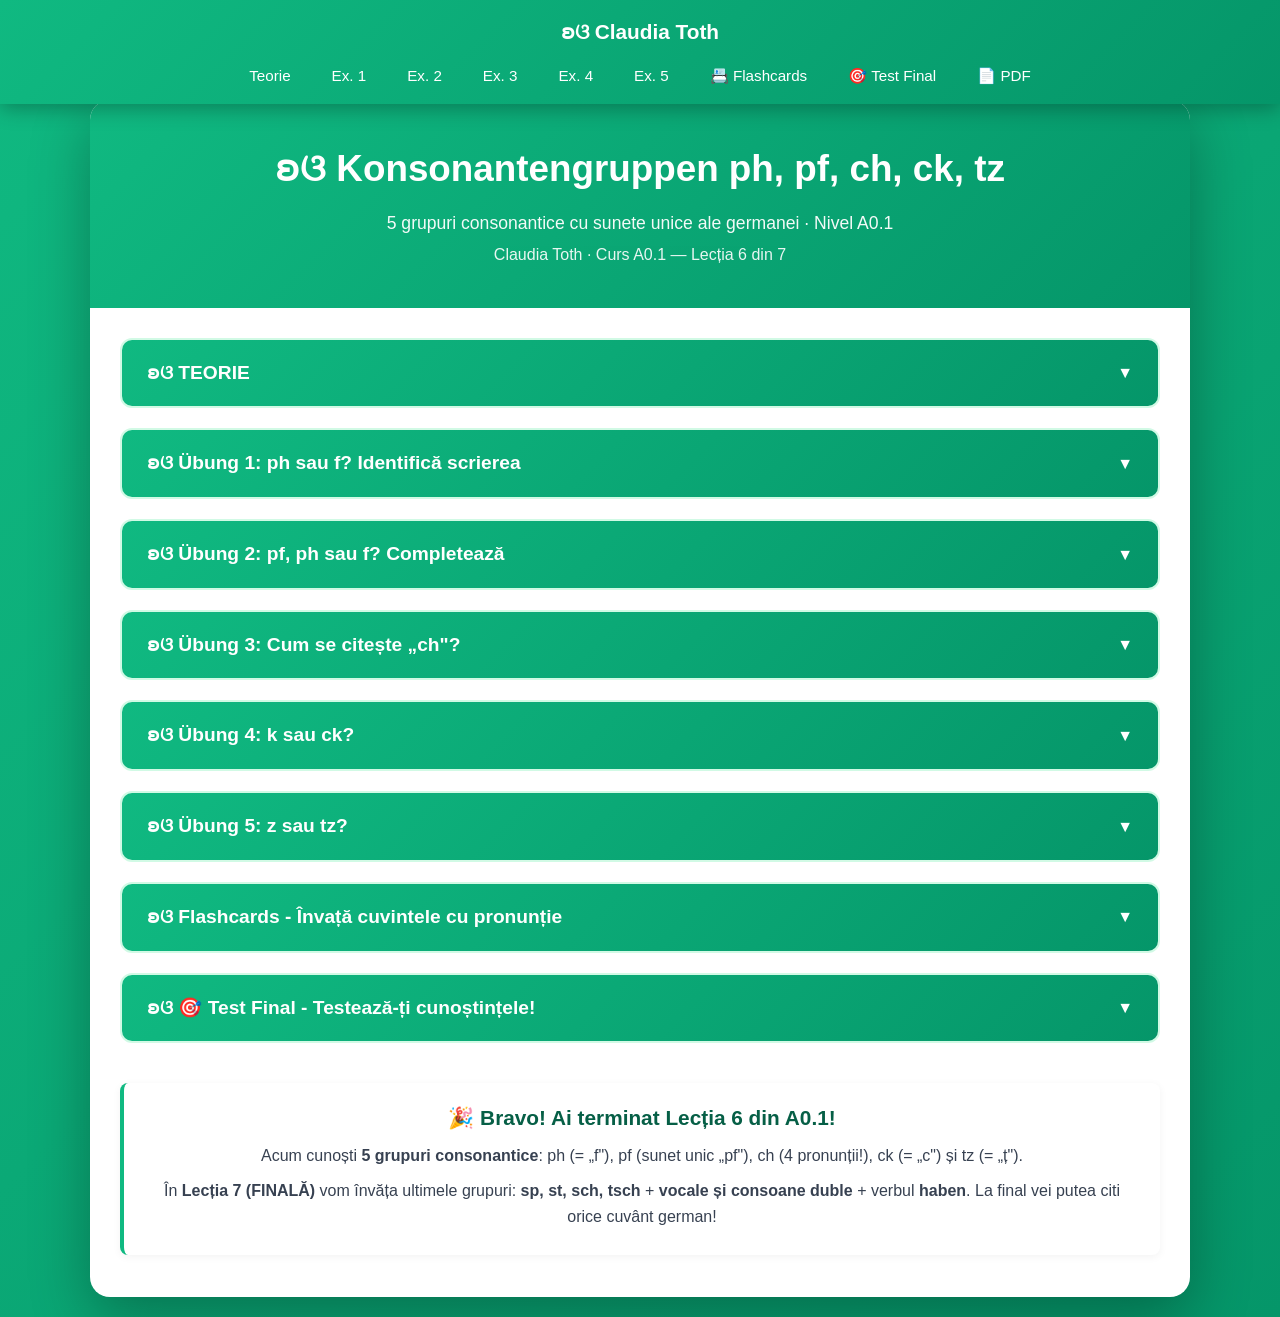
==== index.html @ 84200ce1 "Initial release: A0.1 Lecția 6 — Konsonantengruppen ph, pf, ch, ck, tz" ====
<!DOCTYPE html>
<html lang="ro">
<head>
    <meta charset="UTF-8">
    <meta name="robots" content="noindex, nofollow">
    <meta name="viewport" content="width=device-width, initial-scale=1.0">
    <title>Konsonantengruppen ph, pf, ch, ck, tz — Germană A0.1 · Lecția 6</title>
    <link rel="stylesheet" href="styles.css">
</head>
<body>
    <nav class="navbar">
        <a href="#top" class="navbar-logo">ʚଓ Claudia Toth</a>
        <ul class="navbar-menu">
            <li><a href="#teorie" onclick="openSection(0)">Teorie</a></li>
            <li><a href="#ex1" onclick="openSection(1)">Ex. 1</a></li>
            <li><a href="#ex2" onclick="openSection(2)">Ex. 2</a></li>
            <li><a href="#ex3" onclick="openSection(3)">Ex. 3</a></li>
            <li><a href="#ex4" onclick="openSection(4)">Ex. 4</a></li>
            <li><a href="#ex5" onclick="openSection(5)">Ex. 5</a></li>
            <li><a href="#flashcards" onclick="openSection(6)">📇 Flashcards</a></li>
            <li><a href="#final-test" onclick="openSection(7)">🎯 Test Final</a></li>
            <li><a href="konsonantengruppen.pdf" download>📄 PDF</a></li>
        </ul>
    </nav>

    <div class="container" id="top">
        <div class="header">
            <h1>ʚଓ Konsonantengruppen ph, pf, ch, ck, tz</h1>
            <p class="subtitle">5 grupuri consonantice cu sunete unice ale germanei · Nivel A0.1</p>
            <p>Claudia Toth · Curs A0.1 — Lecția 6 din 7</p>
        </div>

        <div class="content">
            <div class="section" id="teorie">
                <div class="section-header" onclick="toggleMainSection(0)">
                    <h3>ʚଓ TEORIE</h3>
                    <span class="arrow">▼</span>
                </div>
                <div class="section-content" id="main-section-0">
                    <div id="theory-container"></div>
                </div>
            </div>

            <div class="section" id="ex1">
                <div class="section-header" onclick="toggleMainSection(1)">
                    <h3>ʚଓ Übung 1: ph sau f? Identifică scrierea</h3>
                    <span class="arrow">▼</span>
                </div>
                <div class="section-content" id="main-section-1">
                    <div id="ex1-container"></div>
                    <div class="btn-container">
                        <button class="btn btn-check" onclick="checkExercise(1)">✓ Verifica</button>
                        <button class="btn btn-reset" onclick="resetExercise(1)">↻ Reseteaza</button>
                    </div>
                    <div class="score" id="score-1"></div>
                </div>
            </div>

            <div class="section" id="ex2">
                <div class="section-header" onclick="toggleMainSection(2)">
                    <h3>ʚଓ Übung 2: pf, ph sau f? Completează</h3>
                    <span class="arrow">▼</span>
                </div>
                <div class="section-content" id="main-section-2">
                    <div id="ex2-container"></div>
                    <div class="btn-container">
                        <button class="btn btn-check" onclick="checkExercise(2)">✓ Verifica</button>
                        <button class="btn btn-reset" onclick="resetExercise(2)">↻ Reseteaza</button>
                    </div>
                    <div class="score" id="score-2"></div>
                </div>
            </div>

            <div class="section" id="ex3">
                <div class="section-header" onclick="toggleMainSection(3)">
                    <h3>ʚଓ Übung 3: Cum se citește „ch"?</h3>
                    <span class="arrow">▼</span>
                </div>
                <div class="section-content" id="main-section-3">
                    <div id="ex3-container"></div>
                    <div class="btn-container">
                        <button class="btn btn-check" onclick="checkExercise(3)">✓ Verifica</button>
                        <button class="btn btn-reset" onclick="resetExercise(3)">↻ Reseteaza</button>
                    </div>
                    <div class="score" id="score-3"></div>
                </div>
            </div>

            <div class="section" id="ex4">
                <div class="section-header" onclick="toggleMainSection(4)">
                    <h3>ʚଓ Übung 4: k sau ck?</h3>
                    <span class="arrow">▼</span>
                </div>
                <div class="section-content" id="main-section-4">
                    <div id="ex4-container"></div>
                    <div class="btn-container">
                        <button class="btn btn-check" onclick="checkExercise(4)">✓ Verifica</button>
                        <button class="btn btn-reset" onclick="resetExercise(4)">↻ Reseteaza</button>
                    </div>
                    <div class="score" id="score-4"></div>
                </div>
            </div>

            <div class="section" id="ex5">
                <div class="section-header" onclick="toggleMainSection(5)">
                    <h3>ʚଓ Übung 5: z sau tz?</h3>
                    <span class="arrow">▼</span>
                </div>
                <div class="section-content" id="main-section-5">
                    <div id="ex5-container"></div>
                    <div class="btn-container">
                        <button class="btn btn-check" onclick="checkExercise(5)">✓ Verifica</button>
                        <button class="btn btn-reset" onclick="resetExercise(5)">↻ Reseteaza</button>
                    </div>
                    <div class="score" id="score-5"></div>
                </div>
            </div>

            <div class="section" id="flashcards">
                <div class="section-header" onclick="toggleMainSection(6)">
                    <h3>ʚଓ Flashcards - Învață cuvintele cu pronunție</h3>
                    <span class="arrow">▼</span>
                </div>
                <div class="section-content" id="main-section-6">
                    <div id="flashcards-container"></div>
                </div>
            </div>

            <div class="section" id="final-test">
                <div class="section-header" onclick="toggleMainSection(7)">
                    <h3>ʚଓ 🎯 Test Final - Testează-ți cunoștințele!</h3>
                    <span class="arrow">▼</span>
                </div>
                <div class="section-content" id="main-section-7">
                    <div id="final-test-container"></div>
                </div>
            </div>

            <div class="theory-box" style="text-align: center; margin-top: 40px;">
                <p style="font-size: 1.3rem; font-weight: bold; color: #065f46;">🎉 Bravo! Ai terminat Lecția 6 din A0.1!</p>
                <p>Acum cunoști <strong>5 grupuri consonantice</strong>: ph (= „f"), pf (sunet unic „pf"), ch (4 pronunții!), ck (= „c") și tz (= „ț").</p>
                <p style="margin-top: 10px;">În <strong>Lecția 7 (FINALĂ)</strong> vom învăța ultimele grupuri: <strong>sp, st, sch, tsch</strong> + <strong>vocale și consoane duble</strong> + verbul <strong>haben</strong>. La final vei putea citi orice cuvânt german!</p>
            </div>
        </div>
    </div>

    <script src="theory.js"></script>
    <script src="exercises.js"></script>
    <script src="flashcards.js"></script>
    <script src="final-test.js"></script>
    <script src="main.js"></script>
</body>
</html>
---- styles.css ----
/* ============================================
   CLAUDIA TOTH - NOMEN-VERB-VERBINDUNGEN
   Design verde profesional · Mobile responsive
   ============================================ */

* {
    margin: 0;
    padding: 0;
    box-sizing: border-box;
}

body {
    font-family: 'Segoe UI', Tahoma, Geneva, Verdana, sans-serif;
    background: linear-gradient(135deg, #10b981 0%, #059669 100%);
    line-height: 1.6;
    padding: 0;
    padding-top: 80px;
    min-height: 100vh;
    color: #374151;
}

/* ============================================
   NAVIGATION BAR
   ============================================ */
.navbar {
    position: fixed;
    top: 0;
    left: 0;
    right: 0;
    background: linear-gradient(135deg, #10b981 0%, #059669 100%);
    padding: 15px 30px;
    box-shadow: 0 4px 20px rgba(0,0,0,0.3);
    z-index: 1000;
    display: flex;
    flex-direction: column;
    gap: 15px;
    align-items: center;
    justify-content: center;
}

.navbar-logo {
    color: white;
    font-size: 1.3rem;
    font-weight: bold;
    text-decoration: none;
}

.navbar-menu {
    display: flex;
    gap: 5px;
    list-style: none;
    align-items: center;
    flex-wrap: wrap;
    justify-content: center;
}

.navbar-menu a {
    color: white;
    text-decoration: none;
    padding: 10px 18px;
    border-radius: 8px;
    transition: all 0.3s;
    font-size: 0.95rem;
    font-weight: 500;
}

.navbar-menu a:hover {
    background: rgba(255,255,255,0.2);
    transform: translateY(-2px);
}

/* ============================================
   CONTAINER PRINCIPAL
   ============================================ */
.container {
    max-width: 1100px;
    margin: 20px auto;
    background: white;
    border-radius: 20px;
    box-shadow: 0 20px 60px rgba(0,0,0,0.3);
    overflow: hidden;
}

.header {
    background: linear-gradient(135deg, #10b981 0%, #059669 100%);
    color: white;
    padding: 40px 30px;
    text-align: center;
}

.header h1 {
    font-size: 2.3rem;
    margin-bottom: 10px;
}

.header .subtitle {
    font-size: 1.1rem;
    opacity: 0.95;
    margin-bottom: 5px;
}

.header p {
    font-size: 1rem;
    opacity: 0.9;
}

.content {
    padding: 30px;
}

/* ============================================
   SECȚIUNI (Teorie + Exerciții)
   ============================================ */
.section {
    margin-bottom: 20px;
    scroll-margin-top: 100px;
    border-radius: 12px;
    overflow: hidden;
    border: 2px solid #d1fae5;
}

.section-header {
    background: linear-gradient(135deg, #10b981 0%, #059669 100%);
    color: white;
    padding: 18px 25px;
    cursor: pointer;
    display: flex;
    justify-content: space-between;
    align-items: center;
    transition: all 0.3s;
}

.section-header:hover {
    background: linear-gradient(135deg, #059669 0%, #047857 100%);
}

.section-header h3 {
    font-size: 1.2rem;
}

.arrow {
    transition: transform 0.3s;
    font-size: 1rem;
}

.arrow.rotated {
    transform: rotate(180deg);
}

.section-content {
    display: none;
    padding: 25px;
    background: #f0fdf4;
}

.section-content.active {
    display: block;
    animation: fadeIn 0.4s ease-in-out;
}

@keyframes fadeIn {
    from { opacity: 0; transform: translateY(-5px); }
    to { opacity: 1; transform: translateY(0); }
}

/* ============================================
   SUB-SECȚIUNI (în Teorie)
   ============================================ */
.sub-section {
    margin-bottom: 12px;
    border-radius: 10px;
    overflow: hidden;
    border: 1px solid #a7f3d0;
    background: white;
}

.sub-section-header {
    background: #d1fae5;
    color: #065f46;
    padding: 12px 18px;
    cursor: pointer;
    display: flex;
    justify-content: space-between;
    align-items: center;
    font-weight: 600;
    transition: background 0.3s;
    gap: 10px;
}

.sub-section-header > span:first-child {
    flex: 1;
}

.sub-section-header:hover {
    background: #a7f3d0;
}

/* ============================================
   AUDIO PLAYER (Play / Stop la fiecare subtitlu)
   ============================================ */
.audio-player {
    display: flex;
    align-items: center;
}

.audio-btn {
    background: #10b981;
    color: white;
    border: none;
    width: 36px;
    height: 36px;
    border-radius: 50%;
    cursor: pointer;
    font-size: 0.9rem;
    transition: all 0.3s;
    display: flex;
    align-items: center;
    justify-content: center;
    padding: 0;
    box-shadow: 0 2px 6px rgba(16, 185, 129, 0.3);
}

.audio-btn:hover {
    background: #059669;
    transform: scale(1.1);
    box-shadow: 0 4px 10px rgba(16, 185, 129, 0.5);
}

.audio-btn:active {
    transform: scale(0.95);
}

.lesson-audio {
    display: flex;
    align-items: center;
    gap: 12px;
    margin-bottom: 18px;
    padding: 10px 14px;
    background: #f0fdf4;
    border-left: 4px solid #10b981;
    border-radius: 6px;
}

.lesson-audio-label {
    color: #065f46;
    font-weight: 600;
    font-size: 0.95rem;
}

.sub-arrow {
    transition: transform 0.3s;
}

.sub-arrow.rotated {
    transform: rotate(180deg);
}

.sub-section-content {
    display: none;
    padding: 18px;
    background: white;
}

.sub-section-content.active {
    display: block;
}

/* ============================================
   THEORY BOX
   ============================================ */
.theory-box {
    background: white;
    border-left: 4px solid #10b981;
    padding: 18px 22px;
    margin: 12px 0;
    border-radius: 8px;
    box-shadow: 0 2px 8px rgba(0,0,0,0.05);
}

.theory-box h4 {
    color: #065f46;
    margin-bottom: 10px;
    font-size: 1.1rem;
}

.theory-box p {
    margin-bottom: 8px;
}

.theory-box ul {
    margin-left: 20px;
    margin-top: 8px;
}

.theory-box li {
    margin-bottom: 6px;
}

/* Exemple în context */
.example-box {
    background: #ecfdf5;
    border: 1px dashed #10b981;
    padding: 12px 16px;
    border-radius: 8px;
    margin: 10px 0;
    font-style: italic;
}

.example-box .de {
    color: #065f46;
    font-weight: 600;
    font-style: normal;
}

.example-box .ro {
    color: #6b7280;
    font-size: 0.95rem;
    margin-top: 4px;
}

/* Tabele teorie */
.theory-table {
    width: 100%;
    border-collapse: collapse;
    margin: 12px 0;
    background: white;
    border-radius: 8px;
    overflow: hidden;
    box-shadow: 0 2px 6px rgba(0,0,0,0.05);
}

.theory-table th {
    background: #10b981;
    color: white;
    padding: 12px;
    text-align: left;
    font-weight: 600;
}

.theory-table td {
    padding: 10px 12px;
    border-bottom: 1px solid #d1fae5;
}

.theory-table tr:last-child td {
    border-bottom: none;
}

.theory-table tr:nth-child(even) {
    background: #f0fdf4;
}

.theory-table .verb {
    color: #059669;
    font-weight: bold;
}

.theory-table .nomen {
    color: #065f46;
    font-weight: 600;
}

.theory-table .ro-text {
    color: #6b7280;
    font-style: italic;
    font-size: 0.95rem;
}

/* ============================================
   EXERCIȚII
   ============================================ */
.exercise-instruction {
    background: #fffbeb;
    border-left: 4px solid #f59e0b;
    padding: 12px 18px;
    margin-bottom: 18px;
    border-radius: 8px;
    color: #78350f;
}

.exercise-item {
    background: white;
    padding: 15px 18px;
    margin-bottom: 12px;
    border-radius: 10px;
    display: flex;
    align-items: flex-start;
    gap: 12px;
    flex-wrap: wrap;
    box-shadow: 0 2px 6px rgba(0,0,0,0.05);
}

.exercise-number {
    background: #10b981;
    color: white;
    width: 30px;
    height: 30px;
    border-radius: 50%;
    display: flex;
    align-items: center;
    justify-content: center;
    font-weight: bold;
    flex-shrink: 0;
    font-size: 0.9rem;
}

.input-group {
    flex: 1;
    min-width: 200px;
    display: flex;
    flex-direction: column;
    gap: 6px;
}

.input-group label {
    color: #374151;
    font-size: 1rem;
    line-height: 1.5;
}

.input-group .nomen-highlight {
    color: #065f46;
    font-weight: bold;
    background: #d1fae5;
    padding: 2px 8px;
    border-radius: 5px;
}

.input-group input[type="text"],
.input-group select {
    padding: 10px 14px;
    border: 2px solid #d1fae5;
    border-radius: 8px;
    font-size: 1rem;
    font-family: inherit;
    transition: all 0.3s;
    background: white;
}

.input-group input[type="text"]:focus,
.input-group select:focus {
    outline: none;
    border-color: #10b981;
    box-shadow: 0 0 0 3px rgba(16, 185, 129, 0.15);
}

/* Multiple choice */
.mc-options {
    display: flex;
    flex-direction: column;
    gap: 8px;
    margin-top: 8px;
}

.mc-option {
    display: flex;
    align-items: center;
    gap: 10px;
    padding: 8px 12px;
    border-radius: 8px;
    transition: background 0.2s;
    cursor: pointer;
}

.mc-option:hover {
    background: #f0fdf4;
}

.mc-option input[type="radio"] {
    cursor: pointer;
    width: 18px;
    height: 18px;
    accent-color: #10b981;
}

.mc-option label {
    cursor: pointer;
    flex: 1;
}

/* Feedback */
.feedback {
    width: 100%;
    margin-top: 8px;
    padding: 0;
    font-size: 0.95rem;
    border-radius: 6px;
    transition: all 0.3s;
}

.feedback.correct {
    background: #d1fae5;
    color: #065f46;
    padding: 10px 14px;
    border-left: 3px solid #10b981;
}

.feedback.incorrect {
    background: #fee2e2;
    color: #991b1b;
    padding: 10px 14px;
    border-left: 3px solid #ef4444;
}

.feedback.correct::before {
    content: "✓ Richtig! ";
    font-weight: bold;
}

.feedback.incorrect::before {
    content: "✗ Falsch. ";
    font-weight: bold;
}

/* ============================================
   BUTOANE
   ============================================ */
.btn-container {
    display: flex;
    gap: 15px;
    justify-content: center;
    margin: 30px 0;
    flex-wrap: wrap;
}

.btn {
    padding: 14px 32px;
    border: none;
    border-radius: 10px;
    font-size: 1rem;
    font-weight: 600;
    cursor: pointer;
    transition: all 0.3s;
    font-family: inherit;
}

.btn-check {
    background: linear-gradient(135deg, #10b981 0%, #059669 100%);
    color: white;
}

.btn-check:hover {
    transform: translateY(-2px);
    box-shadow: 0 8px 20px rgba(16, 185, 129, 0.4);
}

.btn-reset {
    background: #6b7280;
    color: white;
}

.btn-reset:hover {
    background: #4b5563;
    transform: translateY(-2px);
    box-shadow: 0 8px 20px rgba(107, 114, 128, 0.4);
}

/* ============================================
   SCOR
   ============================================ */
.score {
    display: none;
    background: linear-gradient(135deg, #10b981 0%, #059669 100%);
    color: white;
    padding: 25px;
    border-radius: 12px;
    text-align: center;
    margin: 20px 0;
    scroll-margin-top: 100px;
}

.score.show {
    display: block;
    animation: fadeIn 0.5s;
}

.score-value {
    font-size: 2rem;
    font-weight: bold;
    margin-bottom: 10px;
}

.score-message {
    font-size: 1.1rem;
}

/* ============================================
   FLASHCARDS
   ============================================ */
.flashcard-counter {
    text-align: center;
    margin-bottom: 15px;
    color: #065f46;
    font-weight: 600;
}

.flashcard {
    background: white;
    border-radius: 16px;
    padding: 50px 30px;
    min-height: 220px;
    display: flex;
    align-items: center;
    justify-content: center;
    text-align: center;
    cursor: pointer;
    box-shadow: 0 4px 15px rgba(0,0,0,0.1);
    transition: transform 0.3s;
    position: relative;
    border: 3px solid #10b981;
}

.flashcard:hover {
    transform: scale(1.02);
}

.flashcard-content {
    width: 100%;
}

.flashcard .de {
    font-size: 1.8rem;
    color: #065f46;
    font-weight: bold;
    margin-bottom: 10px;
}

.flashcard .ro {
    font-size: 1.2rem;
    color: #6b7280;
    font-style: italic;
    display: none;
}

.flashcard.flipped .ro {
    display: block;
    animation: fadeIn 0.3s;
}

.flashcard-hint {
    position: absolute;
    bottom: 12px;
    left: 0;
    right: 0;
    color: #9ca3af;
    font-size: 0.85rem;
}

.flashcard-audio-btn {
    position: absolute;
    top: 15px;
    right: 15px;
    background: #10b981;
    color: white;
    border: none;
    width: 40px;
    height: 40px;
    border-radius: 50%;
    font-size: 1.2rem;
    cursor: pointer;
    transition: all 0.3s;
    display: flex;
    align-items: center;
    justify-content: center;
}

.flashcard-audio-btn:hover {
    background: #059669;
    transform: scale(1.1);
}

.flashcard-controls {
    display: flex;
    justify-content: space-between;
    gap: 15px;
    margin-top: 20px;
}

.flashcard-btn {
    flex: 1;
    background: linear-gradient(135deg, #10b981 0%, #059669 100%);
    color: white;
    padding: 12px;
    border: none;
    border-radius: 8px;
    cursor: pointer;
    font-size: 1rem;
    font-weight: 600;
    transition: all 0.3s;
    font-family: inherit;
}

.flashcard-btn:hover {
    transform: translateY(-2px);
    box-shadow: 0 4px 12px rgba(16, 185, 129, 0.4);
}

.flashcard-btn:disabled {
    background: #d1d5db;
    cursor: not-allowed;
    transform: none;
    box-shadow: none;
}

/* ============================================
   MOBILE RESPONSIVE
   ============================================ */
@media (max-width: 768px) {
    body {
        padding: 0;
        padding-top: 140px;
    }

    .navbar {
        padding: 15px;
    }

    .navbar-menu a {
        padding: 8px 12px;
        font-size: 0.85rem;
    }

    .container {
        margin: 10px;
        border-radius: 12px;
    }

    .header h1 {
        font-size: 1.6rem;
    }

    .header .subtitle {
        font-size: 0.95rem;
    }

    .content {
        padding: 15px;
    }

    .section-header h3 {
        font-size: 1rem;
    }

    .exercise-item {
        padding: 12px;
    }

    .input-group {
        min-width: 100%;
    }

    .btn {
        padding: 12px 24px;
        font-size: 0.95rem;
    }

    .flashcard {
        padding: 35px 20px;
        min-height: 180px;
    }

    .flashcard .de {
        font-size: 1.4rem;
    }

    .flashcard .ro {
        font-size: 1rem;
    }

    .theory-table {
        font-size: 0.9rem;
    }

    .theory-table th,
    .theory-table td {
        padding: 8px;
    }
}

/* ============================================
   TRADUCERI ROMÂNĂ sub fiecare propoziție germană
   Permanent vizibile sub tabelele de teorie
   ============================================ */
.ro-translation {
    display: inline-block;
    color: #6b7280;
    font-style: italic;
    font-size: 0.88rem;
    font-weight: normal;
    line-height: 1.4;
    margin-top: 4px;
    padding-left: 8px;
    border-left: 2px solid #fcd34d;
}

/* ============================================
   TEST FINAL - Wizard Style
   ============================================ */

/* Intro section */
.test-intro {
    background: white;
    padding: 30px;
    border-radius: 12px;
    text-align: center;
    box-shadow: 0 2px 8px rgba(0,0,0,0.05);
}

.test-intro h3 {
    color: #065f46;
    font-size: 1.5rem;
    margin-bottom: 15px;
}

.test-intro p {
    color: #374151;
    margin-bottom: 15px;
}

.test-info-list {
    list-style: none;
    padding: 0;
    margin: 20px auto;
    max-width: 500px;
    text-align: left;
}

.test-info-list li {
    padding: 8px 0;
    color: #374151;
}

.btn-large {
    padding: 16px 40px !important;
    font-size: 1.1rem !important;
    margin-top: 15px;
}

/* Wizard - container principal */
.test-wizard {
    background: white;
    padding: 30px;
    border-radius: 12px;
    box-shadow: 0 2px 8px rgba(0,0,0,0.05);
}

/* Progress bar */
.test-progress {
    margin-bottom: 25px;
}

.test-progress-info {
    display: flex;
    justify-content: space-between;
    margin-bottom: 10px;
    font-weight: 600;
    color: #065f46;
    flex-wrap: wrap;
    gap: 10px;
}

.test-progress-bar {
    height: 12px;
    background: #d1fae5;
    border-radius: 6px;
    overflow: hidden;
}

.test-progress-fill {
    height: 100%;
    background: linear-gradient(90deg, #10b981 0%, #059669 100%);
    transition: width 0.4s ease;
    border-radius: 6px;
    box-shadow: 0 0 8px rgba(16, 185, 129, 0.4);
}

/* Întrebarea curentă */
.test-question {
    background: #f0fdf4;
    padding: 25px;
    border-radius: 10px;
    margin-bottom: 20px;
    border: 2px solid #d1fae5;
}

.test-question-label {
    color: #065f46;
    font-weight: 600;
    font-size: 1.05rem;
    margin-bottom: 15px;
}

.test-question-content {
    font-size: 1.15rem;
    color: #374151;
    line-height: 1.8;
    margin-bottom: 12px;
}

.test-blank {
    background: #fef3c7;
    padding: 4px 16px;
    border-radius: 6px;
    border: 2px dashed #f59e0b;
    color: #78350f;
    font-weight: bold;
    margin-right: 8px;
}

.test-translation {
    display: block;
    color: #6b7280;
    font-style: italic;
    margin: 10px 0;
    font-size: 0.95rem;
}

.test-ro-text {
    background: #fff7ed;
    padding: 15px;
    border-radius: 8px;
    border-left: 4px solid #f59e0b;
    color: #78350f;
    font-weight: 500;
}

.test-input {
    width: 100%;
    padding: 12px 16px;
    border: 2px solid #d1fae5;
    border-radius: 8px;
    font-size: 1.05rem;
    font-family: inherit;
    transition: all 0.3s;
    background: white;
    margin-top: 10px;
}

.test-input:focus {
    outline: none;
    border-color: #10b981;
    box-shadow: 0 0 0 3px rgba(16, 185, 129, 0.15);
}

.test-mc {
    margin-top: 15px;
}

.test-mc .mc-option {
    background: white;
    padding: 12px 16px;
    border-radius: 8px;
    margin-bottom: 8px;
    border: 2px solid #d1fae5;
    transition: all 0.2s;
}

.test-mc .mc-option:hover {
    border-color: #10b981;
    background: #f0fdf4;
}

/* Controale wizard */
.test-controls {
    display: flex;
    gap: 12px;
    justify-content: space-between;
    margin-top: 25px;
    flex-wrap: wrap;
}

.btn-secondary {
    background: #6b7280;
    color: white;
}

.btn-secondary:hover {
    background: #4b5563;
    transform: translateY(-2px);
    box-shadow: 0 4px 12px rgba(107, 114, 128, 0.4);
}

.btn:disabled {
    opacity: 0.5;
    cursor: not-allowed;
    transform: none !important;
    box-shadow: none !important;
}

/* Buton ÎNAPOI LA TEORIE */
.btn-back {
    background: linear-gradient(135deg, #6366f1 0%, #4f46e5 100%);
    color: white;
}

.btn-back:hover {
    transform: translateY(-2px);
    box-shadow: 0 8px 20px rgba(99, 102, 241, 0.4);
}

.test-back-top {
    margin-bottom: 20px;
}

/* REZULTATE */
.test-results {
    background: white;
    padding: 30px;
    border-radius: 12px;
    box-shadow: 0 2px 8px rgba(0,0,0,0.05);
}

.test-result-card {
    text-align: center;
    padding: 30px;
    border-radius: 16px;
    margin-bottom: 25px;
}

.test-result-card.passed {
    background: linear-gradient(135deg, #10b981 0%, #059669 100%);
    color: white;
}

.test-result-card.failed {
    background: linear-gradient(135deg, #ef4444 0%, #dc2626 100%);
    color: white;
}

.test-result-emoji {
    font-size: 4rem;
    margin-bottom: 10px;
}

.test-result-badge {
    font-size: 1.3rem;
    font-weight: bold;
    letter-spacing: 2px;
    margin-bottom: 15px;
    opacity: 0.95;
}

.test-result-score {
    font-size: 3rem;
    font-weight: bold;
    margin-bottom: 5px;
}

.test-result-percentage {
    font-size: 2.5rem;
    font-weight: bold;
    margin-bottom: 20px;
    opacity: 0.9;
}

.test-result-message {
    font-size: 1rem;
    line-height: 1.6;
    max-width: 550px;
    margin: 0 auto;
    padding: 0 15px;
}

.pass-mark, .fail-mark {
    margin-top: 20px;
    padding: 12px;
    background: rgba(255,255,255,0.2);
    border-radius: 8px;
    font-weight: 600;
    font-size: 0.95rem;
}

/* Stats categorii */
.test-stats {
    background: #f0fdf4;
    padding: 20px;
    border-radius: 10px;
    margin-bottom: 20px;
    border-left: 4px solid #10b981;
}

.test-stats h4 {
    color: #065f46;
    margin-bottom: 12px;
}

.test-stats ul {
    list-style: none;
    padding: 0;
}

.test-stats li {
    padding: 8px 0;
    border-bottom: 1px solid #d1fae5;
    color: #374151;
}

.test-stats li:last-child {
    border-bottom: none;
}

/* Greșeli */
.test-mistakes {
    background: #fef2f2;
    padding: 20px;
    border-radius: 10px;
    margin-bottom: 20px;
    border-left: 4px solid #ef4444;
}

.test-mistakes h4 {
    color: #991b1b;
    margin-bottom: 15px;
}

.mistake-item {
    background: white;
    padding: 12px 15px;
    border-radius: 8px;
    margin-bottom: 10px;
    line-height: 1.6;
}

/* Acțiuni finale */
.test-final-actions {
    display: flex;
    gap: 15px;
    justify-content: center;
    flex-wrap: wrap;
    margin-top: 25px;
}

/* Mobile responsive pentru test */
@media (max-width: 768px) {
    .test-intro,
    .test-wizard,
    .test-results {
        padding: 20px 15px;
    }
    
    .test-question {
        padding: 18px 15px;
    }
    
    .test-question-content {
        font-size: 1rem;
    }
    
    .test-result-emoji {
        font-size: 3rem;
    }
    
    .test-result-score {
        font-size: 2.2rem;
    }
    
    .test-result-percentage {
        font-size: 1.8rem;
    }
    
    .test-controls {
        flex-direction: column;
    }
    
    .test-controls .btn {
        width: 100%;
    }
}
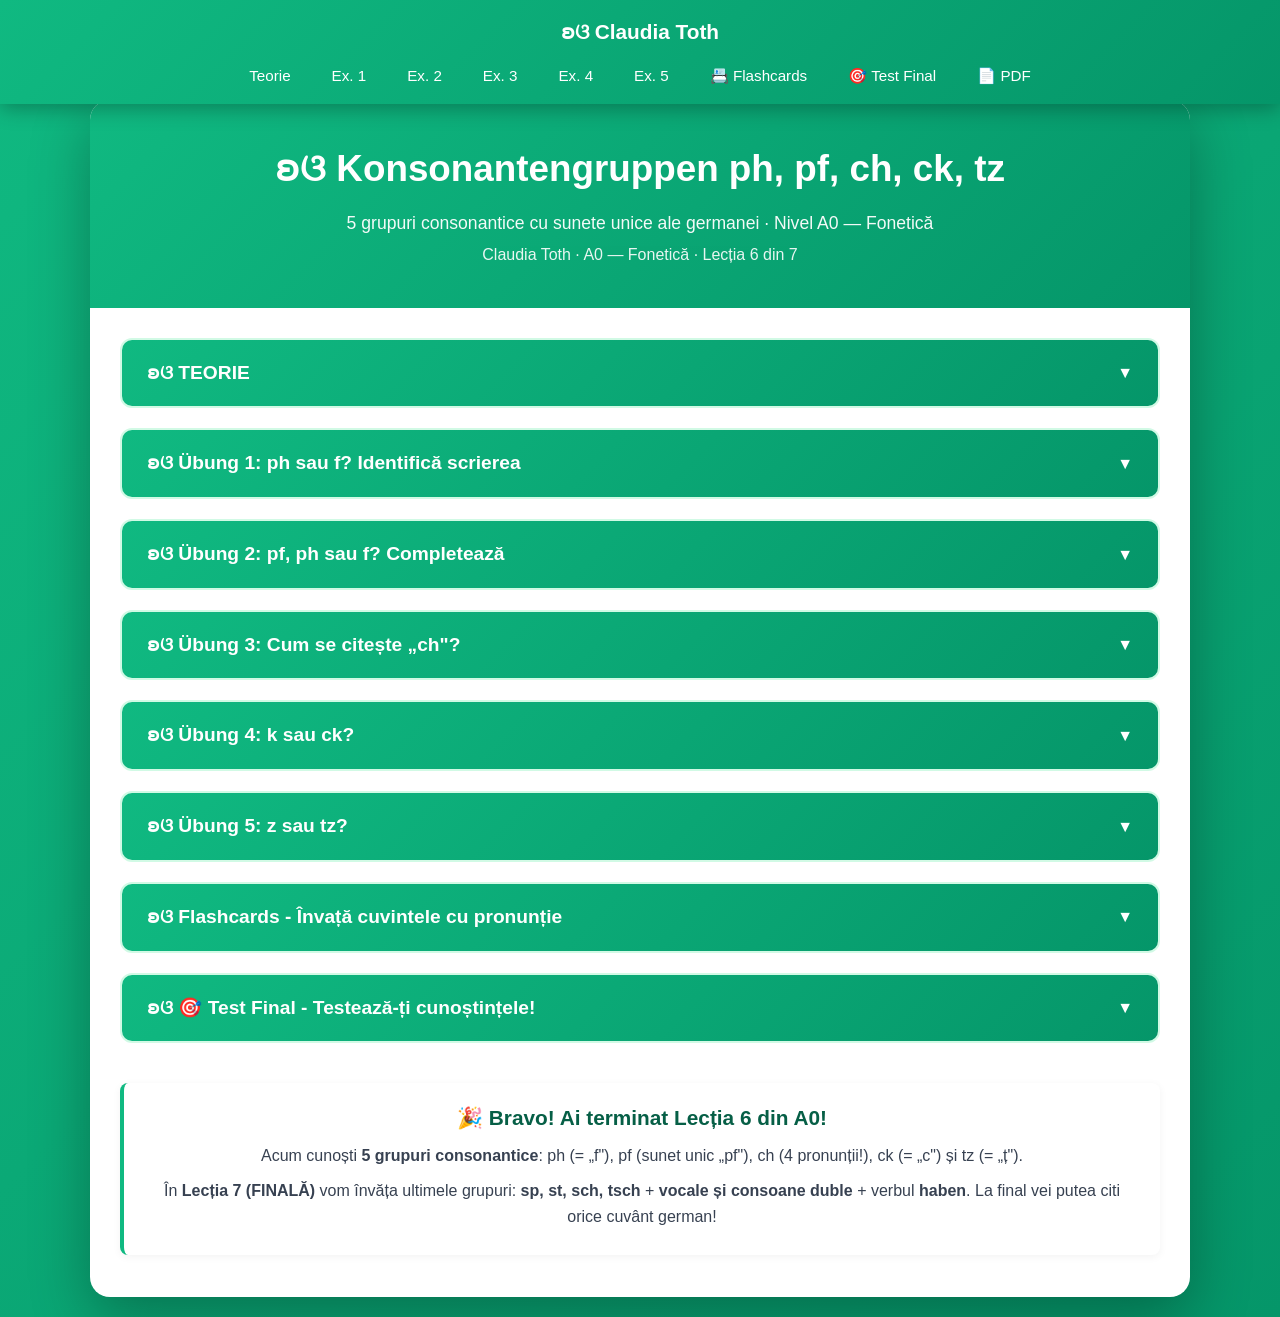
==== commit 43a8b9fa: "Rename A0.1 → A0 — Fonetică (course architecture simplified, A0.2 absorbed into A1.1)" ====
--- a/index.html
+++ b/index.html
@@ -4,7 +4,7 @@
     <meta charset="UTF-8">
     <meta name="robots" content="noindex, nofollow">
     <meta name="viewport" content="width=device-width, initial-scale=1.0">
-    <title>Konsonantengruppen ph, pf, ch, ck, tz — Germană A0.1 · Lecția 6</title>
+    <title>Konsonantengruppen ph, pf, ch, ck, tz — Germană A0 · Lecția 6</title>
     <link rel="stylesheet" href="styles.css">
 </head>
 <body>
@@ -26,8 +26,8 @@
     <div class="container" id="top">
         <div class="header">
             <h1>ʚଓ Konsonantengruppen ph, pf, ch, ck, tz</h1>
-            <p class="subtitle">5 grupuri consonantice cu sunete unice ale germanei · Nivel A0.1</p>
-            <p>Claudia Toth · Curs A0.1 — Lecția 6 din 7</p>
+            <p class="subtitle">5 grupuri consonantice cu sunete unice ale germanei · Nivel A0 — Fonetică</p>
+            <p>Claudia Toth · A0 — Fonetică · Lecția 6 din 7</p>
         </div>
 
         <div class="content">
@@ -137,7 +137,7 @@
             </div>
 
             <div class="theory-box" style="text-align: center; margin-top: 40px;">
-                <p style="font-size: 1.3rem; font-weight: bold; color: #065f46;">🎉 Bravo! Ai terminat Lecția 6 din A0.1!</p>
+                <p style="font-size: 1.3rem; font-weight: bold; color: #065f46;">🎉 Bravo! Ai terminat Lecția 6 din A0!</p>
                 <p>Acum cunoști <strong>5 grupuri consonantice</strong>: ph (= „f"), pf (sunet unic „pf"), ch (4 pronunții!), ck (= „c") și tz (= „ț").</p>
                 <p style="margin-top: 10px;">În <strong>Lecția 7 (FINALĂ)</strong> vom învăța ultimele grupuri: <strong>sp, st, sch, tsch</strong> + <strong>vocale și consoane duble</strong> + verbul <strong>haben</strong>. La final vei putea citi orice cuvânt german!</p>
             </div>
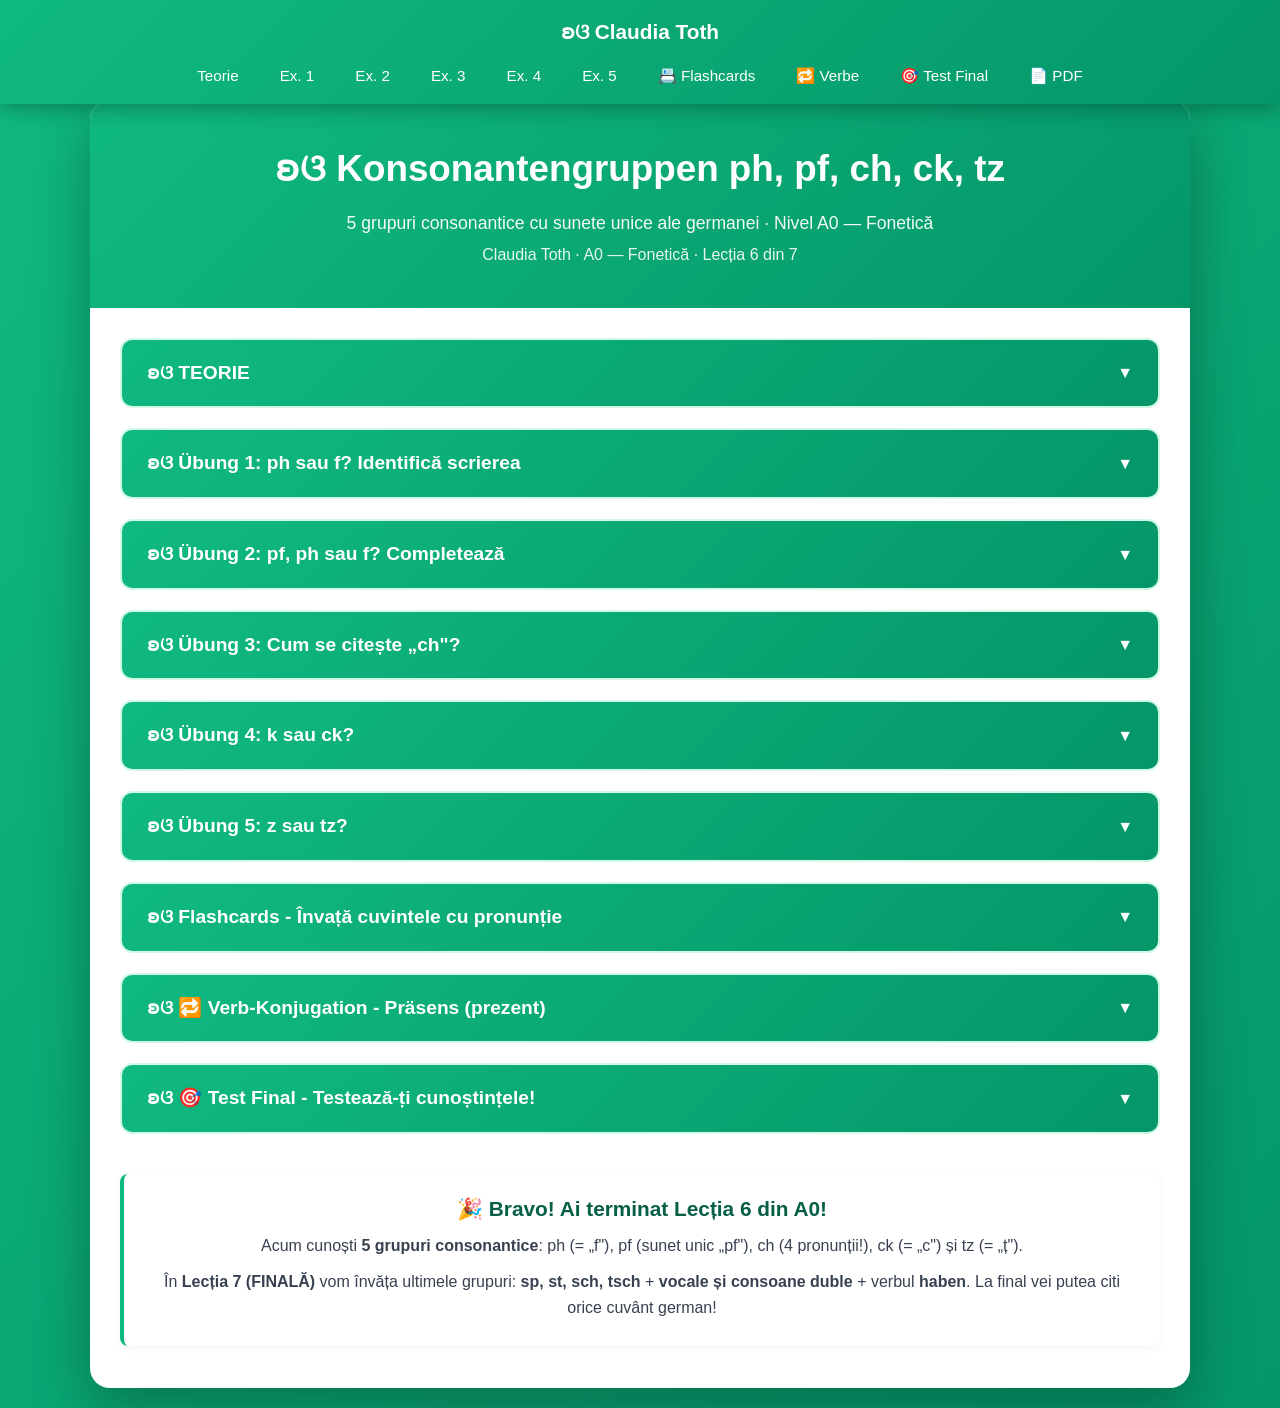
==== commit 728eb2dc: "Verb-Konjugation A0 (Präsens-only): regula 'nicio lecție fără verbe'" ====
--- a/index.html
+++ b/index.html
@@ -5,7 +5,13 @@
     <meta name="robots" content="noindex, nofollow">
     <meta name="viewport" content="width=device-width, initial-scale=1.0">
     <title>Konsonantengruppen ph, pf, ch, ck, tz — Germană A0 · Lecția 6</title>
-    <link rel="stylesheet" href="styles.css">
+        <!-- OpenGraph pentru link preview corect (WhatsApp, Facebook, Telegram) -->
+    <meta property="og:title" content="Konsonantengruppen ph, pf, ch, ck, tz — A0 · Lecția 6 din 7">
+    <meta property="og:description" content="5 grupuri consonantice + ch cu 4 pronunții + regula scharfes ck/tz · Claudia Toth — Curs autorizat de limba germană">
+    <meta property="og:type" content="website">
+    <meta property="og:locale" content="ro_RO">
+    <meta name="description" content="5 grupuri consonantice + ch cu 4 pronunții + regula scharfes ck/tz · Claudia Toth — A0 Fonetică Lecția 6 din 7">
+<link rel="stylesheet" href="styles.css">
 </head>
 <body>
     <nav class="navbar">
@@ -18,7 +24,8 @@
             <li><a href="#ex4" onclick="openSection(4)">Ex. 4</a></li>
             <li><a href="#ex5" onclick="openSection(5)">Ex. 5</a></li>
             <li><a href="#flashcards" onclick="openSection(6)">📇 Flashcards</a></li>
-            <li><a href="#final-test" onclick="openSection(7)">🎯 Test Final</a></li>
+            <li><a href="#verbe" onclick="openSection(7)">🔁 Verbe</a></li>
+            <li><a href="#final-test" onclick="openSection(8)">🎯 Test Final</a></li>
             <li><a href="konsonantengruppen.pdf" download>📄 PDF</a></li>
         </ul>
     </nav>
@@ -126,12 +133,22 @@
                 </div>
             </div>
 
+                        <div class="section" id="verbe">
+                <div class="section-header" onclick="toggleMainSection(7)">
+                    <h3>ʚଓ 🔁 Verb-Konjugation - Präsens (prezent)</h3>
+                    <span class="arrow">▼</span>
+                </div>
+                <div class="section-content" id="main-section-7">
+                    <div id="verbs-container"></div>
+                </div>
+            </div>
+
             <div class="section" id="final-test">
-                <div class="section-header" onclick="toggleMainSection(7)">
+                <div class="section-header" onclick="toggleMainSection(8)">
                     <h3>ʚଓ 🎯 Test Final - Testează-ți cunoștințele!</h3>
                     <span class="arrow">▼</span>
                 </div>
-                <div class="section-content" id="main-section-7">
+                <div class="section-content" id="main-section-8">
                     <div id="final-test-container"></div>
                 </div>
             </div>
@@ -147,6 +164,7 @@
     <script src="theory.js"></script>
     <script src="exercises.js"></script>
     <script src="flashcards.js"></script>
+    <script src="verbs.js"></script>
     <script src="final-test.js"></script>
     <script src="main.js"></script>
 </body>
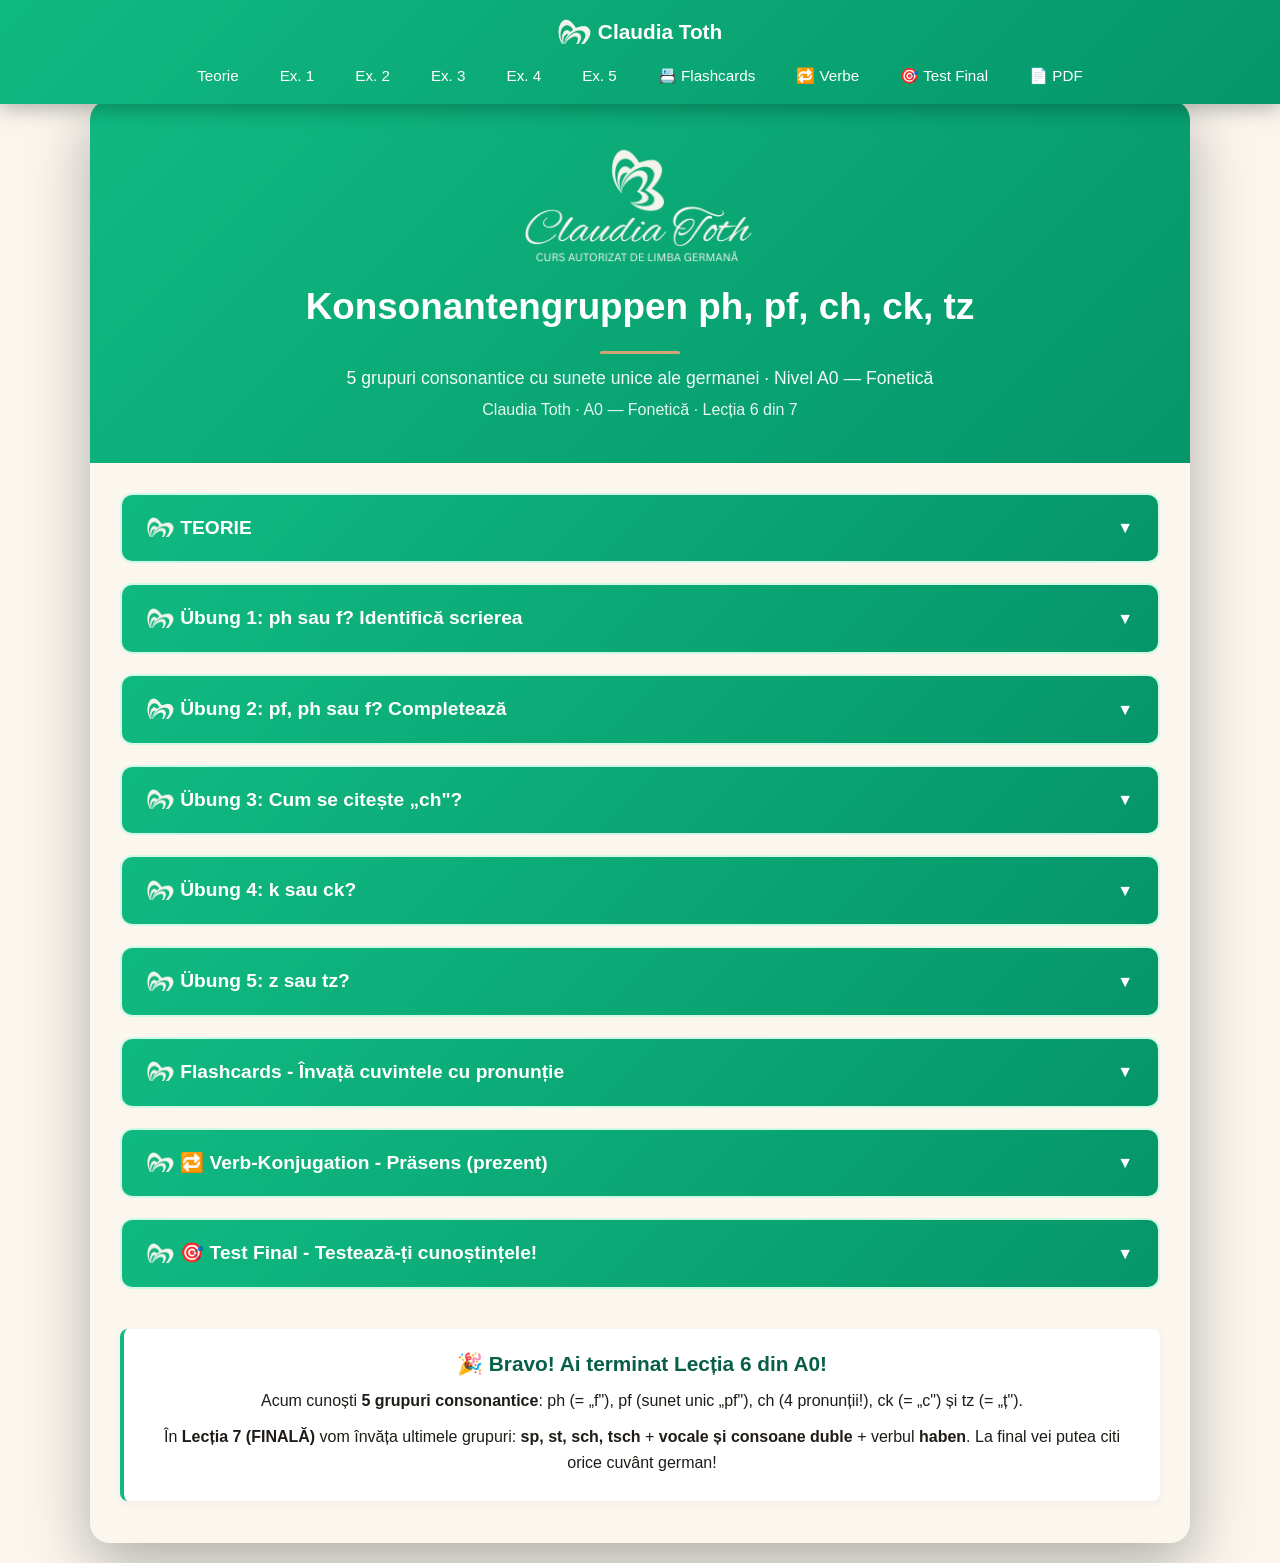
==== commit 1a0fecf5: "Adauga Bildwoerter + iconite + logo/fluture brand (A0 L6) Co-Authored-By: Claude Opus 4.8 <noreply@a" ====
--- a/index.html
+++ b/index.html
@@ -15,7 +15,7 @@
 </head>
 <body>
     <nav class="navbar">
-        <a href="#top" class="navbar-logo">ʚଓ Claudia Toth</a>
+        <a href="#top" class="navbar-logo"><img src="images/butterfly-crem.png" class="bf-bullet" alt="">Claudia Toth</a>
         <ul class="navbar-menu">
             <li><a href="#teorie" onclick="openSection(0)">Teorie</a></li>
             <li><a href="#ex1" onclick="openSection(1)">Ex. 1</a></li>
@@ -32,7 +32,8 @@
 
     <div class="container" id="top">
         <div class="header">
-            <h1>ʚଓ Konsonantengruppen ph, pf, ch, ck, tz</h1>
+            <img src="images/logo-crem.png" class="brand-logo" alt="Claudia Toth — Curs autorizat de limba germană">
+            <h1>Konsonantengruppen ph, pf, ch, ck, tz</h1>
             <p class="subtitle">5 grupuri consonantice cu sunete unice ale germanei · Nivel A0 — Fonetică</p>
             <p>Claudia Toth · A0 — Fonetică · Lecția 6 din 7</p>
         </div>
@@ -40,7 +41,7 @@
         <div class="content">
             <div class="section" id="teorie">
                 <div class="section-header" onclick="toggleMainSection(0)">
-                    <h3>ʚଓ TEORIE</h3>
+                    <h3><img src="images/butterfly-crem.png" class="bf-bullet" alt="">TEORIE</h3>
                     <span class="arrow">▼</span>
                 </div>
                 <div class="section-content" id="main-section-0">
@@ -50,7 +51,7 @@
 
             <div class="section" id="ex1">
                 <div class="section-header" onclick="toggleMainSection(1)">
-                    <h3>ʚଓ Übung 1: ph sau f? Identifică scrierea</h3>
+                    <h3><img src="images/butterfly-crem.png" class="bf-bullet" alt="">Übung 1: ph sau f? Identifică scrierea</h3>
                     <span class="arrow">▼</span>
                 </div>
                 <div class="section-content" id="main-section-1">
@@ -65,7 +66,7 @@
 
             <div class="section" id="ex2">
                 <div class="section-header" onclick="toggleMainSection(2)">
-                    <h3>ʚଓ Übung 2: pf, ph sau f? Completează</h3>
+                    <h3><img src="images/butterfly-crem.png" class="bf-bullet" alt="">Übung 2: pf, ph sau f? Completează</h3>
                     <span class="arrow">▼</span>
                 </div>
                 <div class="section-content" id="main-section-2">
@@ -80,7 +81,7 @@
 
             <div class="section" id="ex3">
                 <div class="section-header" onclick="toggleMainSection(3)">
-                    <h3>ʚଓ Übung 3: Cum se citește „ch"?</h3>
+                    <h3><img src="images/butterfly-crem.png" class="bf-bullet" alt="">Übung 3: Cum se citește „ch"?</h3>
                     <span class="arrow">▼</span>
                 </div>
                 <div class="section-content" id="main-section-3">
@@ -95,7 +96,7 @@
 
             <div class="section" id="ex4">
                 <div class="section-header" onclick="toggleMainSection(4)">
-                    <h3>ʚଓ Übung 4: k sau ck?</h3>
+                    <h3><img src="images/butterfly-crem.png" class="bf-bullet" alt="">Übung 4: k sau ck?</h3>
                     <span class="arrow">▼</span>
                 </div>
                 <div class="section-content" id="main-section-4">
@@ -110,7 +111,7 @@
 
             <div class="section" id="ex5">
                 <div class="section-header" onclick="toggleMainSection(5)">
-                    <h3>ʚଓ Übung 5: z sau tz?</h3>
+                    <h3><img src="images/butterfly-crem.png" class="bf-bullet" alt="">Übung 5: z sau tz?</h3>
                     <span class="arrow">▼</span>
                 </div>
                 <div class="section-content" id="main-section-5">
@@ -125,7 +126,7 @@
 
             <div class="section" id="flashcards">
                 <div class="section-header" onclick="toggleMainSection(6)">
-                    <h3>ʚଓ Flashcards - Învață cuvintele cu pronunție</h3>
+                    <h3><img src="images/butterfly-crem.png" class="bf-bullet" alt="">Flashcards - Învață cuvintele cu pronunție</h3>
                     <span class="arrow">▼</span>
                 </div>
                 <div class="section-content" id="main-section-6">
@@ -135,7 +136,7 @@
 
                         <div class="section" id="verbe">
                 <div class="section-header" onclick="toggleMainSection(7)">
-                    <h3>ʚଓ 🔁 Verb-Konjugation - Präsens (prezent)</h3>
+                    <h3><img src="images/butterfly-crem.png" class="bf-bullet" alt="">🔁 Verb-Konjugation - Präsens (prezent)</h3>
                     <span class="arrow">▼</span>
                 </div>
                 <div class="section-content" id="main-section-7">
@@ -145,7 +146,7 @@
 
             <div class="section" id="final-test">
                 <div class="section-header" onclick="toggleMainSection(8)">
-                    <h3>ʚଓ 🎯 Test Final - Testează-ți cunoștințele!</h3>
+                    <h3><img src="images/butterfly-crem.png" class="bf-bullet" alt="">🎯 Test Final - Testează-ți cunoștințele!</h3>
                     <span class="arrow">▼</span>
                 </div>
                 <div class="section-content" id="main-section-8">
--- a/styles.css
+++ b/styles.css
@@ -11,12 +11,12 @@
 
 body {
     font-family: 'Segoe UI', Tahoma, Geneva, Verdana, sans-serif;
-    background: linear-gradient(135deg, #10b981 0%, #059669 100%);
+    background: #FAF6EE;
     line-height: 1.6;
     padding: 0;
     padding-top: 80px;
     min-height: 100vh;
-    color: #374151;
+    color: #1F1B16;
 }
 
 /* ============================================
@@ -75,7 +75,7 @@
 .container {
     max-width: 1100px;
     margin: 20px auto;
-    background: white;
+    background: #FBF7EF;
     border-radius: 20px;
     box-shadow: 0 20px 60px rgba(0,0,0,0.3);
     overflow: hidden;
@@ -150,7 +150,7 @@
 .section-content {
     display: none;
     padding: 25px;
-    background: #f0fdf4;
+    background: #FBF7EF;
 }
 
 .section-content.active {
@@ -236,7 +236,7 @@
     gap: 12px;
     margin-bottom: 18px;
     padding: 10px 14px;
-    background: #f0fdf4;
+    background: #FBF7EF;
     border-left: 4px solid #10b981;
     border-radius: 6px;
 }
@@ -313,7 +313,7 @@
 }
 
 .example-box .ro {
-    color: #6b7280;
+    color: #5A5147;
     font-size: 0.95rem;
     margin-top: 4px;
 }
@@ -347,7 +347,7 @@
 }
 
 .theory-table tr:nth-child(even) {
-    background: #f0fdf4;
+    background: #FBF7EF;
 }
 
 .theory-table .verb {
@@ -361,7 +361,7 @@
 }
 
 .theory-table .ro-text {
-    color: #6b7280;
+    color: #5A5147;
     font-style: italic;
     font-size: 0.95rem;
 }
@@ -370,12 +370,12 @@
    EXERCIȚII
    ============================================ */
 .exercise-instruction {
-    background: #fffbeb;
-    border-left: 4px solid #f59e0b;
+    background: #F5F0E8;
+    border-left: 4px solid #D4A574;
     padding: 12px 18px;
     margin-bottom: 18px;
     border-radius: 8px;
-    color: #78350f;
+    color: #5A5147;
 }
 
 .exercise-item {
@@ -413,7 +413,7 @@
 }
 
 .input-group label {
-    color: #374151;
+    color: #1F1B16;
     font-size: 1rem;
     line-height: 1.5;
 }
@@ -463,7 +463,7 @@
 }
 
 .mc-option:hover {
-    background: #f0fdf4;
+    background: #FBF7EF;
 }
 
 .mc-option input[type="radio"] {
@@ -545,12 +545,12 @@
 }
 
 .btn-reset {
-    background: #6b7280;
+    background: #5A5147;
     color: white;
 }
 
 .btn-reset:hover {
-    background: #4b5563;
+    background: #433d35;
     transform: translateY(-2px);
     box-shadow: 0 8px 20px rgba(107, 114, 128, 0.4);
 }
@@ -627,7 +627,7 @@
 
 .flashcard .ro {
     font-size: 1.2rem;
-    color: #6b7280;
+    color: #5A5147;
     font-style: italic;
     display: none;
 }
@@ -642,7 +642,7 @@
     bottom: 12px;
     left: 0;
     right: 0;
-    color: #9ca3af;
+    color: #8a8175;
     font-size: 0.85rem;
 }
 
@@ -767,12 +767,57 @@
         font-size: 1rem;
     }
 
-    .theory-table {
+    .theory-table,
+    .grammar-table {
         font-size: 0.9rem;
+        display: block;
+        overflow-x: auto;
+        white-space: nowrap;
+        -webkit-overflow-scrolling: touch;
+        max-width: 100%;
+        scrollbar-width: thin;
+        scrollbar-color: #D4A574 #F5F0E8;
+        background-image: linear-gradient(to right, transparent calc(100% - 32px), rgba(212, 165, 116, 0.28) 100%);
+        background-attachment: local;
+        background-repeat: no-repeat;
+    }
+
+    .theory-table::-webkit-scrollbar,
+    .grammar-table::-webkit-scrollbar {
+        height: 6px;
+    }
+    .theory-table::-webkit-scrollbar-track,
+    .grammar-table::-webkit-scrollbar-track {
+        background: #F5F0E8;
+        border-radius: 3px;
+    }
+    .theory-table::-webkit-scrollbar-thumb,
+    .grammar-table::-webkit-scrollbar-thumb {
+        background: #D4A574;
+        border-radius: 3px;
+    }
+
+    .theory-table::before,
+    .grammar-table::before {
+        content: '👈 Glisează lateral pentru toate coloanele 👉';
+        display: block;
+        background: #F5F0E8;
+        color: #5A5147;
+        padding: 6px 10px;
+        font-size: 0.72rem;
+        text-align: center;
+        font-style: italic;
+        border-radius: 6px 6px 0 0;
+        white-space: nowrap;
+        border-bottom: 1px solid #D4A574;
+        position: sticky;
+        left: 0;
     }
 
     .theory-table th,
-    .theory-table td {
+    .theory-table td,
+    .grammar-table th,
+    .grammar-table td {
         padding: 8px;
     }
 }
@@ -783,14 +828,14 @@
    ============================================ */
 .ro-translation {
     display: inline-block;
-    color: #6b7280;
+    color: #5A5147;
     font-style: italic;
     font-size: 0.88rem;
     font-weight: normal;
     line-height: 1.4;
     margin-top: 4px;
     padding-left: 8px;
-    border-left: 2px solid #fcd34d;
+    border-left: 2px solid #D4A574;
 }
 
 /* ============================================
@@ -813,7 +858,7 @@
 }
 
 .test-intro p {
-    color: #374151;
+    color: #1F1B16;
     margin-bottom: 15px;
 }
 
@@ -827,7 +872,7 @@
 
 .test-info-list li {
     padding: 8px 0;
-    color: #374151;
+    color: #1F1B16;
 }
 
 .btn-large {
@@ -876,7 +921,7 @@
 
 /* Întrebarea curentă */
 .test-question {
-    background: #f0fdf4;
+    background: #FBF7EF;
     padding: 25px;
     border-radius: 10px;
     margin-bottom: 20px;
@@ -892,35 +937,35 @@
 
 .test-question-content {
     font-size: 1.15rem;
-    color: #374151;
+    color: #1F1B16;
     line-height: 1.8;
     margin-bottom: 12px;
 }
 
 .test-blank {
-    background: #fef3c7;
+    background: #F5F0E8;
     padding: 4px 16px;
     border-radius: 6px;
-    border: 2px dashed #f59e0b;
-    color: #78350f;
+    border: 2px dashed #D4A574;
+    color: #5A5147;
     font-weight: bold;
     margin-right: 8px;
 }
 
 .test-translation {
     display: block;
-    color: #6b7280;
+    color: #5A5147;
     font-style: italic;
     margin: 10px 0;
     font-size: 0.95rem;
 }
 
 .test-ro-text {
-    background: #fff7ed;
+    background: #F5F0E8;
     padding: 15px;
     border-radius: 8px;
-    border-left: 4px solid #f59e0b;
-    color: #78350f;
+    border-left: 4px solid #D4A574;
+    color: #5A5147;
     font-weight: 500;
 }
 
@@ -957,7 +1002,7 @@
 
 .test-mc .mc-option:hover {
     border-color: #10b981;
-    background: #f0fdf4;
+    background: #FBF7EF;
 }
 
 /* Controale wizard */
@@ -970,12 +1015,12 @@
 }
 
 .btn-secondary {
-    background: #6b7280;
+    background: #5A5147;
     color: white;
 }
 
 .btn-secondary:hover {
-    background: #4b5563;
+    background: #433d35;
     transform: translateY(-2px);
     box-shadow: 0 4px 12px rgba(107, 114, 128, 0.4);
 }
@@ -989,13 +1034,13 @@
 
 /* Buton ÎNAPOI LA TEORIE */
 .btn-back {
-    background: linear-gradient(135deg, #6366f1 0%, #4f46e5 100%);
+    background: linear-gradient(135deg, #5A5147 0%, #433d35 100%);
     color: white;
 }
 
 .btn-back:hover {
     transform: translateY(-2px);
-    box-shadow: 0 8px 20px rgba(99, 102, 241, 0.4);
+    box-shadow: 0 8px 20px rgba(90, 81, 71, 0.4);
 }
 
 .test-back-top {
@@ -1072,7 +1117,7 @@
 
 /* Stats categorii */
 .test-stats {
-    background: #f0fdf4;
+    background: #FBF7EF;
     padding: 20px;
     border-radius: 10px;
     margin-bottom: 20px;
@@ -1092,7 +1137,7 @@
 .test-stats li {
     padding: 8px 0;
     border-bottom: 1px solid #d1fae5;
-    color: #374151;
+    color: #1F1B16;
 }
 
 .test-stats li:last-child {
@@ -1166,3 +1211,153 @@
         width: 100%;
     }
 }
+
+/* Tabele gramatică (verb-konjugation) — padding 12-16px, white-space nowrap */
+.grammar-table {
+    width: 100%;
+    border-collapse: collapse;
+    margin: 10px 0;
+    background: white;
+    border-radius: 6px;
+    overflow: hidden;
+    box-shadow: 0 1px 4px rgba(0,0,0,0.04);
+}
+.grammar-table th {
+    background: #d1fae5;
+    color: #065f46;
+    padding: 12px 16px;
+    text-align: left;
+    font-weight: 600;
+    border-bottom: 2px solid #047857;
+    white-space: nowrap;
+}
+.grammar-table td {
+    padding: 12px 16px;
+    border-bottom: 1px solid #ecfdf5;
+    white-space: nowrap;
+    vertical-align: middle;
+}
+.grammar-table tr:last-child td { border-bottom: none; }
+.grammar-table tr:nth-child(even) { background: #FBF7EF; }
+
+/* Andreea Note (caseta cu tip de la cursantă Andreea) */
+.andreea-note {
+    background: #F5F0E8;
+    border-left: 4px solid #D4A574;
+    border-radius: 0 8px 8px 0;
+    padding: 12px 16px;
+    margin: 14px 0;
+    display: flex;
+    gap: 12px;
+    align-items: flex-start;
+}
+.andreea-note-avatar {
+    width: 44px;
+    height: 56px;
+    object-fit: contain;
+    flex-shrink: 0;
+}
+.andreea-note-content {
+    flex: 1;
+}
+.andreea-note-content .speaker {
+    font-weight: 700;
+    color: #5A5147;
+    font-size: 0.85rem;
+    margin-bottom: 4px;
+}
+.andreea-note-content .speaker::before {
+    content: "💚 ";
+}
+.andreea-note-content .text {
+    color: #5A5147;
+    font-size: 0.92rem;
+    font-style: italic;
+    line-height: 1.55;
+}
+/* ===== REGULA 14 PATCH â€” touch scroll mobile (fix raportat 31 mai 2026) ===== */
+@media (max-width: 768px) {
+    .theory-table,
+    .grammar-table {
+        touch-action: pan-x !important;
+        -webkit-overflow-scrolling: touch !important;
+        overflow-x: auto !important;
+    }
+    /* Wrapper-ul (theory-box) nu trebuie sÄƒ blocheze scroll-ul */
+    .theory-box {
+        overflow: visible !important;
+    }
+    /* Verb cards la fel */
+    .verb-card {
+        overflow-x: auto !important;
+        -webkit-overflow-scrolling: touch !important;
+    }
+}
+
+/* ===== BRAND v2 — linie aurie 80x3px sub h1 (rebrand iunie 2026) ===== */
+.header h1 { position: relative; }
+.header h1::after {
+    content: "";
+    display: block;
+    width: 80px;
+    height: 3px;
+    background: #D4A574;
+    margin: 14px auto 0;
+    border-radius: 2px;
+}
+
+/* ============================================
+   BRAND LOGO real în header (rebrand iconițe iunie 2026)
+   ============================================ */
+.brand-logo { display: block; max-width: 240px; width: 60%; height: auto; margin: 4px auto 14px; }
+
+/* Fluture brand (înlocuiește ʚଓ / 🦋) */
+.bf-bullet { height: 1.05em; width: auto; vertical-align: -0.18em; margin-right: .35em; }
+.navbar-logo .bf-bullet { height: 1.2em; vertical-align: -0.22em; }
+.bf-inline { height: 1.15em; width: auto; vertical-align: -0.2em; }
+
+/* ============================================
+   Bildwörter — der/die/das colorat + iconițe
+   ============================================ */
+.g-m { color: #2563eb; font-weight: 700; }
+.g-f { color: #dc2626; font-weight: 700; }
+.g-n { color: #16a34a; font-weight: 700; }
+
+.abc-details { margin: 0 0 22px; }
+.abc-details > summary {
+    list-style: none; cursor: pointer;
+    display: flex; justify-content: space-between; align-items: center;
+    background: linear-gradient(135deg, #047857, #065f46);
+    color: #FBF7EF; padding: 14px 20px; border-radius: 12px;
+    font-weight: 700; font-size: 1.05rem;
+}
+.abc-details > summary::-webkit-details-marker { display: none; }
+.abc-details > summary .ab-arrow { transition: transform .2s; }
+.abc-details[open] > summary .ab-arrow { transform: rotate(180deg); }
+
+.abc-legend { display: flex; gap: 18px; justify-content: center; flex-wrap: wrap; font-weight: 700; font-size: .95rem; margin: 16px 0 18px; }
+.abc-legend span { display: inline-flex; align-items: center; gap: 7px; }
+.abc-legend .dot { width: 15px; height: 15px; border-radius: 50%; display: inline-block; }
+.abc-legend .dot.d-m { background: #2563eb; }
+.abc-legend .dot.d-f { background: #dc2626; }
+.abc-legend .dot.d-n { background: #16a34a; }
+
+.abc-sub { color: #065f46; font-weight: 800; font-size: 1.02rem; margin: 22px 0 12px; border-bottom: 2px solid #D4A574; padding-bottom: 5px; }
+.abc-grid { display: grid; grid-template-columns: repeat(6, 1fr); gap: 14px; margin: 6px 0 4px; }
+.abc-card { background: #fff; border-radius: 14px; padding: 12px 4px 10px; text-align: center; box-shadow: 0 3px 10px rgba(0,0,0,.06); }
+.abc-circle { width: 78px; height: 78px; margin: 0 auto 8px; border-radius: 50%; background: #fff; display: flex; align-items: center; justify-content: center; box-shadow: 0 4px 12px rgba(0,0,0,.08); border: 4px solid #D4A574; }
+.abc-circle.ring-m { border-color: #2563eb; }
+.abc-circle.ring-f { border-color: #dc2626; }
+.abc-circle.ring-n { border-color: #16a34a; }
+.abc-circle img { width: 54px; height: 54px; display: block; }
+.abc-card .ab-word { font-size: .92rem; font-weight: 600; }
+@media (max-width: 768px) {
+    .abc-grid { grid-template-columns: repeat(3, 1fr); }
+}
+
+/* Flashcard — iconiță + inel pe gen */
+.flashcard-pic { width: 96px; height: 96px; margin: 0 auto 14px; display: flex; align-items: center; justify-content: center; border-radius: 50%; background: #fff; box-shadow: 0 5px 16px rgba(0,0,0,.10); border: 4px solid #D4A574; }
+.flashcard-pic.ring-m { border-color: #2563eb; }
+.flashcard-pic.ring-f { border-color: #dc2626; }
+.flashcard-pic.ring-n { border-color: #16a34a; }
+.flashcard-pic img { width: 64px; height: 64px; display: block; }
